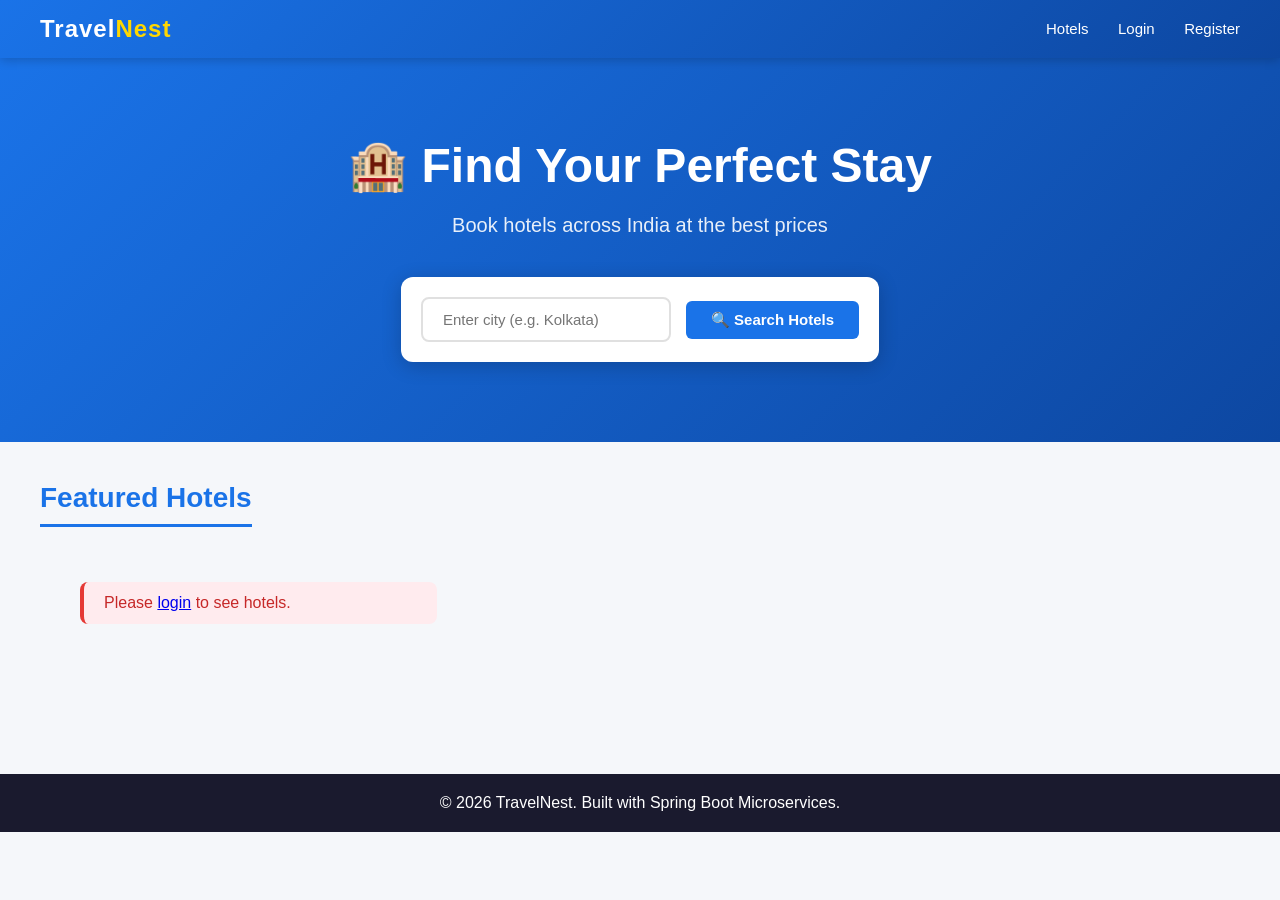
==== frontend/index.html @ d2197279 "feat:  complete TravelNest microservices project with frontend" ====
<!DOCTYPE html>
<html lang="en">
<head>
    <meta charset="UTF-8">
    <meta name="viewport" content="width=device-width, initial-scale=1.0">
    <title>TravelNest — Find Your Perfect Stay</title>
    <link rel="stylesheet" href="css/style.css">
</head>
<body>

<!-- NAVBAR -->
<nav class="navbar">
    <a href="index.html" class="logo">Travel<span>Nest</span></a>
    <div id="nav-links"></div>
</nav>

<!-- HERO SECTION -->
<section class="hero">
    <h1>🏨 Find Your Perfect Stay</h1>
    <p>Book hotels across India at the best prices</p>

    <!-- SEARCH BOX -->
    <div class="search-box">
        <input
                type="text"
                id="search-city"
                placeholder="Enter city (e.g. Kolkata)"
        />
        <button class="btn btn-primary" onclick="searchHotels()">
            🔍 Search Hotels
        </button>
    </div>
</section>

<!-- FEATURED HOTELS -->
<section class="section">
    <h2 class="section-title">Featured Hotels</h2>
    <div id="hotels-container" class="hotels-grid">
        <div class="spinner">Loading hotels...</div>
    </div>
</section>

<!-- FOOTER -->
<footer>
    <p>© 2026 TravelNest. Built with Spring Boot Microservices.</p>
</footer>

<script src="js/auth.js"></script>
<script src="js/api.js"></script>
<script>
    // Update navbar on page load
    updateNavbar();

    // Load all hotels on page load
    async function loadHotels() {
        try {
            // If not logged in → show login message
            if (!isLoggedIn()) {
                document.getElementById("hotels-container").innerHTML = `
                    <div class="alert alert-error">
                        Please <a href="login.html">login</a> to see hotels.
                    </div>
                `;
                return;
            }

            const hotels = await HotelAPI.getAllHotels();
            displayHotels(hotels);
        } catch (error) {
            document.getElementById("hotels-container").innerHTML = `
                <div class="alert alert-error">Failed to load hotels!</div>
            `;
        }
    }

    // Search hotels by city
    async function searchHotels() {
        const city = document.getElementById("search-city").value.trim();
        if (!city) {
            loadHotels();
            return;
        }

        if (!isLoggedIn()) {
            window.location.href = "login.html";
            return;
        }

        document.getElementById("hotels-container").innerHTML = `
            <div class="spinner">Searching...</div>
        `;

        try {
            const hotels = await HotelAPI.getHotelsByCity(city);
            displayHotels(hotels);
        } catch (error) {
            document.getElementById("hotels-container").innerHTML = `
                <div class="alert alert-error">Search failed!</div>
            `;
        }
    }

    // Display hotels as cards
    function displayHotels(hotels) {
        const container = document.getElementById("hotels-container");

        if (!hotels || hotels.length === 0) {
            container.innerHTML = `
                <div class="alert alert-error">No hotels found!</div>
            `;
            return;
        }

        container.innerHTML = hotels.map(hotel => `
            <div class="hotel-card"
                 onclick="window.location.href='hotel-detail.html?id=${hotel.id}'">
                <img src="${hotel.imageUrl || 'https://via.placeholder.com/300x200?text=Hotel'}"
                     alt="${hotel.name}"
                     onerror="this.src='https://via.placeholder.com/300x200?text=Hotel'">
                <div class="hotel-card-body">
                    <h3>${hotel.name}</h3>
                    <p class="city">📍 ${hotel.city}</p>
                    <p>${hotel.description}</p>
                    <p class="rating">⭐ ${hotel.rating}/5</p>
                </div>
            </div>
        `).join("");
    }

    // Load hotels when page loads
    loadHotels();
</script>

</body>
</html>
---- frontend/css/style.css ----
/* ============================================
   style.css — Global Styles for TravelNest
   ============================================ */

/* Reset & Base */
* {
    margin: 0;
    padding: 0;
    box-sizing: border-box;
}

body {
    font-family: 'Segoe UI', Tahoma, Geneva, Verdana, sans-serif;
    background-color: #f5f7fa;
    color: #333;
}

/* ─────────────────────────────────────────
   NAVBAR
───────────────────────────────────────── */
.navbar {
    background: linear-gradient(135deg, #1a73e8, #0d47a1);
    padding: 15px 40px;
    display: flex;
    justify-content: space-between;
    align-items: center;
    box-shadow: 0 2px 10px rgba(0,0,0,0.2);
    position: sticky;
    top: 0;
    z-index: 1000;
}

.navbar .logo {
    color: white;
    font-size: 24px;
    font-weight: bold;
    text-decoration: none;
    letter-spacing: 1px;
}

.navbar .logo span {
    color: #ffd700;
}

#nav-links a {
    color: white;
    text-decoration: none;
    margin-left: 25px;
    font-size: 15px;
    transition: color 0.3s;
}

#nav-links a:hover {
    color: #ffd700;
}

/* ─────────────────────────────────────────
   BUTTONS
───────────────────────────────────────── */
.btn {
    padding: 10px 25px;
    border: none;
    border-radius: 6px;
    cursor: pointer;
    font-size: 15px;
    font-weight: 600;
    transition: all 0.3s;
}

.btn-primary {
    background: #1a73e8;
    color: white;
}

.btn-primary:hover {
    background: #0d47a1;
    transform: translateY(-2px);
}

.btn-danger {
    background: #e53935;
    color: white;
}

.btn-danger:hover {
    background: #b71c1c;
}

.btn-success {
    background: #43a047;
    color: white;
}

.btn-success:hover {
    background: #2e7d32;
}

/* ─────────────────────────────────────────
   FORMS
───────────────────────────────────────── */
.form-container {
    max-width: 450px;
    margin: 60px auto;
    background: white;
    padding: 40px;
    border-radius: 12px;
    box-shadow: 0 4px 20px rgba(0,0,0,0.1);
}

.form-container h2 {
    text-align: center;
    margin-bottom: 30px;
    color: #1a73e8;
}

.form-group {
    margin-bottom: 20px;
}

.form-group label {
    display: block;
    margin-bottom: 6px;
    font-weight: 600;
    color: #555;
}

.form-group input,
.form-group select {
    width: 100%;
    padding: 12px;
    border: 2px solid #e0e0e0;
    border-radius: 8px;
    font-size: 15px;
    transition: border-color 0.3s;
    outline: none;
}

.form-group input:focus,
.form-group select:focus {
    border-color: #1a73e8;
}

/* ─────────────────────────────────────────
   HOTEL CARDS
───────────────────────────────────────── */
.hotels-grid {
    display: grid;
    grid-template-columns: repeat(auto-fill, minmax(300px, 1fr));
    gap: 25px;
    padding: 30px 40px;
}

.hotel-card {
    background: white;
    border-radius: 12px;
    overflow: hidden;
    box-shadow: 0 4px 15px rgba(0,0,0,0.1);
    transition: transform 0.3s, box-shadow 0.3s;
    cursor: pointer;
}

.hotel-card:hover {
    transform: translateY(-5px);
    box-shadow: 0 8px 25px rgba(0,0,0,0.15);
}

.hotel-card img {
    width: 100%;
    height: 200px;
    object-fit: cover;
}

.hotel-card-body {
    padding: 20px;
}

.hotel-card-body h3 {
    font-size: 18px;
    margin-bottom: 8px;
    color: #1a73e8;
}

.hotel-card-body .city {
    color: #666;
    font-size: 14px;
    margin-bottom: 10px;
}

.hotel-card-body .rating {
    color: #ffa000;
    font-weight: bold;
}

.hotel-card-body .price {
    color: #43a047;
    font-weight: bold;
    font-size: 16px;
    margin-top: 10px;
}

/* ─────────────────────────────────────────
   ROOM CARDS
───────────────────────────────────────── */
.rooms-grid {
    display: grid;
    grid-template-columns: repeat(auto-fill, minmax(280px, 1fr));
    gap: 20px;
    padding: 20px 0;
}

.room-card {
    background: white;
    border-radius: 10px;
    padding: 20px;
    box-shadow: 0 2px 10px rgba(0,0,0,0.08);
    border-left: 4px solid #1a73e8;
}

.room-card h4 {
    color: #1a73e8;
    margin-bottom: 10px;
}

.room-card .price {
    color: #43a047;
    font-size: 18px;
    font-weight: bold;
    margin: 10px 0;
}

.room-card .badge {
    display: inline-block;
    padding: 4px 10px;
    border-radius: 20px;
    font-size: 12px;
    font-weight: bold;
    margin-bottom: 10px;
}

.badge-available {
    background: #e8f5e9;
    color: #2e7d32;
}

.badge-booked {
    background: #ffebee;
    color: #c62828;
}

/* ─────────────────────────────────────────
   BOOKING CARDS
───────────────────────────────────────── */
.booking-card {
    background: white;
    border-radius: 12px;
    padding: 25px;
    margin-bottom: 20px;
    box-shadow: 0 2px 10px rgba(0,0,0,0.08);
    display: flex;
    justify-content: space-between;
    align-items: center;
}

.booking-info h3 {
    color: #1a73e8;
    margin-bottom: 8px;
}

.booking-info p {
    color: #666;
    font-size: 14px;
    margin: 4px 0;
}

.status-badge {
    padding: 6px 16px;
    border-radius: 20px;
    font-weight: bold;
    font-size: 13px;
}

.status-confirmed {
    background: #e8f5e9;
    color: #2e7d32;
}

.status-cancelled {
    background: #ffebee;
    color: #c62828;
}

.status-pending {
    background: #fff8e1;
    color: #f57f17;
}

/* ─────────────────────────────────────────
   HERO SECTION
───────────────────────────────────────── */
.hero {
    background: linear-gradient(135deg, #1a73e8, #0d47a1);
    color: white;
    text-align: center;
    padding: 80px 20px;
}

.hero h1 {
    font-size: 48px;
    margin-bottom: 20px;
}

.hero p {
    font-size: 20px;
    margin-bottom: 40px;
    opacity: 0.9;
}

.search-box {
    background: white;
    padding: 20px;
    border-radius: 12px;
    display: inline-flex;
    gap: 15px;
    align-items: center;
    box-shadow: 0 4px 20px rgba(0,0,0,0.2);
}

.search-box input {
    padding: 12px 20px;
    border: 2px solid #e0e0e0;
    border-radius: 8px;
    font-size: 15px;
    width: 250px;
    outline: none;
}

/* ─────────────────────────────────────────
   ALERTS
───────────────────────────────────────── */
.alert {
    padding: 12px 20px;
    border-radius: 8px;
    margin-bottom: 20px;
    font-weight: 500;
}

.alert-success {
    background: #e8f5e9;
    color: #2e7d32;
    border-left: 4px solid #43a047;
}

.alert-error {
    background: #ffebee;
    color: #c62828;
    border-left: 4px solid #e53935;
}

/* ─────────────────────────────────────────
   CONTAINER & SECTIONS
───────────────────────────────────────── */
.container {
    max-width: 1200px;
    margin: 0 auto;
    padding: 0 20px;
}

.section {
    padding: 40px 40px;
}

.section-title {
    font-size: 28px;
    color: #1a73e8;
    margin-bottom: 25px;
    border-bottom: 3px solid #1a73e8;
    padding-bottom: 10px;
    display: inline-block;
}

/* ─────────────────────────────────────────
   LOADING SPINNER
───────────────────────────────────────── */
.spinner {
    text-align: center;
    padding: 40px;
    font-size: 18px;
    color: #1a73e8;
}

/* ─────────────────────────────────────────
   FOOTER
───────────────────────────────────────── */
footer {
    background: #1a1a2e;
    color: white;
    text-align: center;
    padding: 20px;
    margin-top: 60px;
}
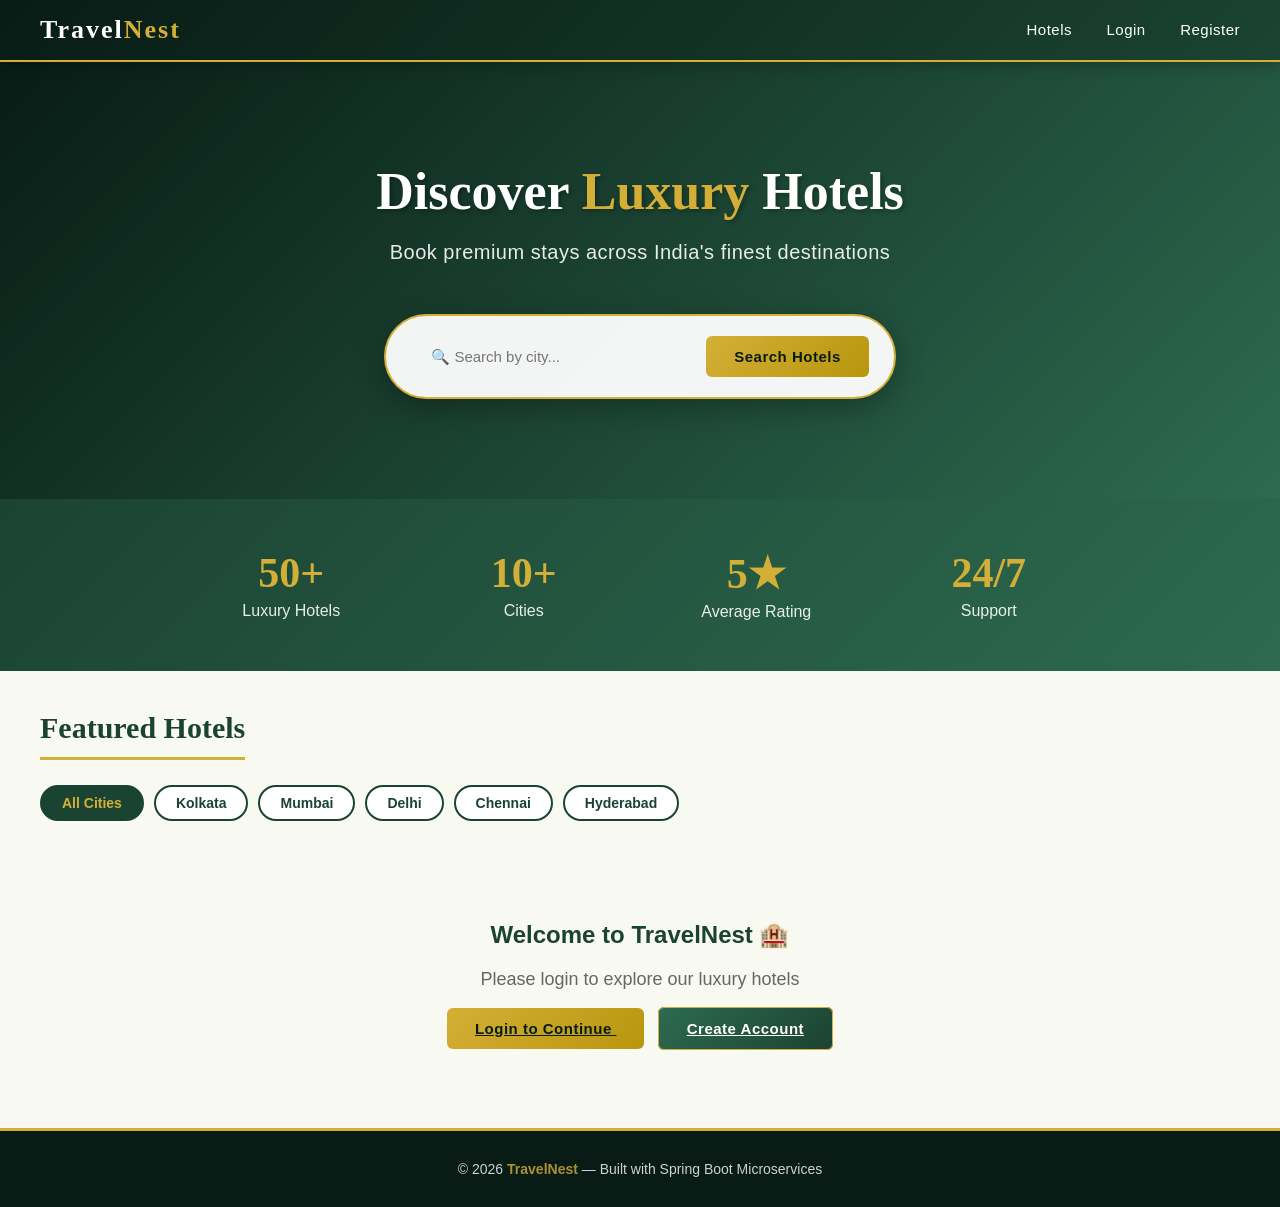
==== commit 0dfed5c1: "feat:  changes in the interfacw" ====
--- a/frontend/index.html
+++ b/frontend/index.html
@@ -3,7 +3,7 @@
 <head>
     <meta charset="UTF-8">
     <meta name="viewport" content="width=device-width, initial-scale=1.0">
-    <title>TravelNest — Find Your Perfect Stay</title>
+    <title>TravelNest — Luxury Hotel Booking</title>
     <link rel="stylesheet" href="css/style.css">
 </head>
 <body>
@@ -16,56 +16,114 @@
 
 <!-- HERO SECTION -->
 <section class="hero">
-    <h1>🏨 Find Your Perfect Stay</h1>
-    <p>Book hotels across India at the best prices</p>
-
-    <!-- SEARCH BOX -->
-    <div class="search-box">
-        <input
-                type="text"
-                id="search-city"
-                placeholder="Enter city (e.g. Kolkata)"
-        />
-        <button class="btn btn-primary" onclick="searchHotels()">
-            🔍 Search Hotels
-        </button>
+    <div class="hero-content">
+        <h1>Discover <span>Luxury</span> Hotels</h1>
+        <p>Book premium stays across India's finest destinations</p>
+
+        <div class="search-box">
+            <input
+                    type="text"
+                    id="search-city"
+                    placeholder="🔍 Search by city..."
+            />
+            <button class="btn btn-primary" onclick="searchHotels()">
+                Search Hotels
+            </button>
+        </div>
     </div>
 </section>
 
-<!-- FEATURED HOTELS -->
-<section class="section">
-    <h2 class="section-title">Featured Hotels</h2>
-    <div id="hotels-container" class="hotels-grid">
-        <div class="spinner">Loading hotels...</div>
+<!-- STATS SECTION -->
+<section class="stats-section">
+    <div class="stats-grid">
+        <div class="stat-item">
+            <h3>50+</h3>
+            <p>Luxury Hotels</p>
+        </div>
+        <div class="stat-item">
+            <h3>10+</h3>
+            <p>Cities</p>
+        </div>
+        <div class="stat-item">
+            <h3>5★</h3>
+            <p>Average Rating</p>
+        </div>
+        <div class="stat-item">
+            <h3>24/7</h3>
+            <p>Support</p>
+        </div>
     </div>
 </section>
 
+<!-- CITY FILTER TABS -->
+<div class="section" style="padding-bottom:0">
+    <h2 class="section-title">Featured Hotels</h2>
+</div>
+
+<div class="city-tabs">
+    <button class="city-tab active" onclick="filterCity('all', this)">
+        All Cities
+    </button>
+    <button class="city-tab" onclick="filterCity('Kolkata', this)">
+        Kolkata
+    </button>
+    <button class="city-tab" onclick="filterCity('Mumbai', this)">
+        Mumbai
+    </button>
+    <button class="city-tab" onclick="filterCity('Delhi', this)">
+        Delhi
+    </button>
+    <button class="city-tab" onclick="filterCity('Chennai', this)">
+        Chennai
+    </button>
+    <button class="city-tab" onclick="filterCity('Hyderabad', this)">
+        Hyderabad
+    </button>
+</div>
+
+<!-- HOTELS GRID -->
+<div id="hotels-container" class="hotels-grid">
+    <div class="spinner">✨ Loading luxury hotels...</div>
+</div>
+
 <!-- FOOTER -->
 <footer>
-    <p>© 2026 TravelNest. Built with Spring Boot Microservices.</p>
+    <p>© 2026 <span>TravelNest</span> — Built with Spring Boot Microservices</p>
 </footer>
 
 <script src="js/auth.js"></script>
 <script src="js/api.js"></script>
 <script>
-    // Update navbar on page load
     updateNavbar();
 
-    // Load all hotels on page load
+    let allHotels = [];
+
+    // Load all hotels
     async function loadHotels() {
         try {
-            // If not logged in → show login message
             if (!isLoggedIn()) {
                 document.getElementById("hotels-container").innerHTML = `
-                    <div class="alert alert-error">
-                        Please <a href="login.html">login</a> to see hotels.
+                    <div style="grid-column:1/-1; text-align:center; padding:60px">
+                        <h2 style="color:var(--primary); margin-bottom:20px">
+                            Welcome to TravelNest 🏨
+                        </h2>
+                        <p style="color:#666; margin-bottom:30px; font-size:18px">
+                            Please login to explore our luxury hotels
+                        </p>
+                        <a href="login.html" class="btn btn-primary">
+                            Login to Continue
+                        </a>
+                        &nbsp;&nbsp;
+                        <a href="register.html" class="btn btn-success">
+                            Create Account
+                        </a>
                     </div>
                 `;
                 return;
             }
 
-            const hotels = await HotelAPI.getAllHotels();
-            displayHotels(hotels);
+            allHotels = await HotelAPI.getAllHotels();
+            displayHotels(allHotels);
         } catch (error) {
             document.getElementById("hotels-container").innerHTML = `
                 <div class="alert alert-error">Failed to load hotels!</div>
@@ -73,16 +131,40 @@
         }
     }
 
+    // Filter hotels by city
+    async function filterCity(city, btn) {
+        // Update active tab
+        document.querySelectorAll('.city-tab').forEach(t =>
+            t.classList.remove('active')
+        );
+        btn.classList.add('active');
+
+        if (!isLoggedIn()) {
+            window.location.href = "login.html";
+            return;
+        }
+
+        if (city === 'all') {
+            displayHotels(allHotels);
+        } else {
+            const filtered = allHotels.filter(h =>
+                h.city.toLowerCase() === city.toLowerCase()
+            );
+            displayHotels(filtered);
+        }
+    }
+
     // Search hotels by city
     async function searchHotels() {
         const city = document.getElementById("search-city").value.trim();
-        if (!city) {
-            loadHotels();
-            return;
-        }
 
         if (!isLoggedIn()) {
             window.location.href = "login.html";
+            return;
+        }
+
+        if (!city) {
+            displayHotels(allHotels);
             return;
         }
 
@@ -106,28 +188,42 @@
 
         if (!hotels || hotels.length === 0) {
             container.innerHTML = `
-                <div class="alert alert-error">No hotels found!</div>
+                <div style="grid-column:1/-1; text-align:center; padding:40px">
+                    <p style="font-size:18px; color:#666">
+                        No hotels found in this city.
+                    </p>
+                </div>
             `;
             return;
         }
 
         container.innerHTML = hotels.map(hotel => `
             <div class="hotel-card"
-                 onclick="window.location.href='hotel-detail.html?id=${hotel.id}'">
-                <img src="${hotel.imageUrl || 'https://via.placeholder.com/300x200?text=Hotel'}"
-                     alt="${hotel.name}"
-                     onerror="this.src='https://via.placeholder.com/300x200?text=Hotel'">
+                 onclick="window.location.href=
+                 'hotel-detail.html?id=${hotel.id}'">
+                <div style="overflow:hidden; height:210px">
+                    <img src="${hotel.imageUrl ||
+                        'https://images.unsplash.com/photo-1566073771259-6a8506099945?w=800'}"
+                         alt="${hotel.name}"
+                         style="width:100%; height:210px; object-fit:cover"
+                         onerror="this.src=
+                         'https://images.unsplash.com/photo-1566073771259-6a8506099945?w=800'">
+                </div>
                 <div class="hotel-card-body">
                     <h3>${hotel.name}</h3>
                     <p class="city">📍 ${hotel.city}</p>
-                    <p>${hotel.description}</p>
-                    <p class="rating">⭐ ${hotel.rating}/5</p>
+                    <p class="description">${hotel.description}</p>
+                    <p class="rating">⭐ ${hotel.rating} / 5.0</p>
                 </div>
             </div>
         `).join("");
     }
 
-    // Load hotels when page loads
+    // Allow Enter key for search
+    document.getElementById("search-city").addEventListener("keypress", (e) => {
+        if (e.key === "Enter") searchHotels();
+    });
+
     loadHotels();
 </script>
 
--- a/frontend/css/style.css
+++ b/frontend/css/style.css
@@ -1,6 +1,23 @@
 /* ============================================
-   style.css — Global Styles for TravelNest
+   TravelNest — Dark Green & Gold Theme
    ============================================ */
+
+/* CSS Variables — Color Palette */
+:root {
+    --primary: #1B4332;        /* Dark Green */
+    --primary-light: #2D6A4F;  /* Medium Green */
+    --primary-dark: #081C15;   /* Very Dark Green */
+    --gold: #D4AF37;           /* Gold */
+    --gold-light: #F0D060;     /* Light Gold */
+    --gold-dark: #B8960C;      /* Dark Gold */
+    --white: #FFFFFF;
+    --light-bg: #F8F9F0;       /* Off White with green tint */
+    --card-bg: #FFFFFF;
+    --text-dark: #1a1a1a;
+    --text-gray: #666666;
+    --shadow: 0 4px 20px rgba(27, 67, 50, 0.15);
+    --shadow-hover: 0 8px 30px rgba(27, 67, 50, 0.25);
+}
 
 /* Reset & Base */
 * {
@@ -11,133 +28,150 @@
 
 body {
     font-family: 'Segoe UI', Tahoma, Geneva, Verdana, sans-serif;
-    background-color: #f5f7fa;
-    color: #333;
+    background-color: var(--light-bg);
+    color: var(--text-dark);
 }
 
 /* ─────────────────────────────────────────
    NAVBAR
 ───────────────────────────────────────── */
 .navbar {
-    background: linear-gradient(135deg, #1a73e8, #0d47a1);
+    background: linear-gradient(135deg, var(--primary-dark), var(--primary));
     padding: 15px 40px;
     display: flex;
     justify-content: space-between;
     align-items: center;
-    box-shadow: 0 2px 10px rgba(0,0,0,0.2);
+    box-shadow: 0 2px 15px rgba(0,0,0,0.3);
     position: sticky;
     top: 0;
     z-index: 1000;
+    border-bottom: 2px solid var(--gold);
 }
 
 .navbar .logo {
-    color: white;
-    font-size: 24px;
+    color: var(--white);
+    font-size: 26px;
     font-weight: bold;
     text-decoration: none;
-    letter-spacing: 1px;
+    letter-spacing: 2px;
+    font-family: Georgia, serif;
 }
 
 .navbar .logo span {
-    color: #ffd700;
+    color: var(--gold);
 }
 
 #nav-links a {
-    color: white;
+    color: var(--white);
     text-decoration: none;
-    margin-left: 25px;
+    margin-left: 30px;
     font-size: 15px;
     transition: color 0.3s;
+    letter-spacing: 0.5px;
 }
 
 #nav-links a:hover {
-    color: #ffd700;
+    color: var(--gold);
 }
 
 /* ─────────────────────────────────────────
    BUTTONS
 ───────────────────────────────────────── */
 .btn {
-    padding: 10px 25px;
+    padding: 12px 28px;
     border: none;
     border-radius: 6px;
     cursor: pointer;
     font-size: 15px;
     font-weight: 600;
     transition: all 0.3s;
+    letter-spacing: 0.5px;
 }
 
 .btn-primary {
-    background: #1a73e8;
-    color: white;
+    background: linear-gradient(135deg, var(--gold), var(--gold-dark));
+    color: var(--primary-dark);
+    border: none;
 }
 
 .btn-primary:hover {
-    background: #0d47a1;
+    background: linear-gradient(135deg, var(--gold-light), var(--gold));
     transform: translateY(-2px);
+    box-shadow: 0 4px 15px rgba(212, 175, 55, 0.4);
 }
 
 .btn-danger {
-    background: #e53935;
+    background: #c62828;
     color: white;
 }
 
 .btn-danger:hover {
     background: #b71c1c;
+    transform: translateY(-2px);
 }
 
 .btn-success {
-    background: #43a047;
+    background: linear-gradient(135deg, var(--primary-light), var(--primary));
     color: white;
+    border: 1px solid var(--gold);
 }
 
 .btn-success:hover {
-    background: #2e7d32;
+    background: linear-gradient(135deg, var(--primary), var(--primary-dark));
+    transform: translateY(-2px);
+    box-shadow: 0 4px 15px rgba(27, 67, 50, 0.4);
 }
 
 /* ─────────────────────────────────────────
    FORMS
 ───────────────────────────────────────── */
 .form-container {
-    max-width: 450px;
+    max-width: 460px;
     margin: 60px auto;
-    background: white;
-    padding: 40px;
-    border-radius: 12px;
-    box-shadow: 0 4px 20px rgba(0,0,0,0.1);
+    background: var(--card-bg);
+    padding: 45px;
+    border-radius: 16px;
+    box-shadow: var(--shadow);
+    border-top: 4px solid var(--gold);
 }
 
 .form-container h2 {
     text-align: center;
     margin-bottom: 30px;
-    color: #1a73e8;
+    color: var(--primary);
+    font-family: Georgia, serif;
+    font-size: 26px;
 }
 
 .form-group {
-    margin-bottom: 20px;
+    margin-bottom: 22px;
 }
 
 .form-group label {
     display: block;
-    margin-bottom: 6px;
+    margin-bottom: 8px;
     font-weight: 600;
-    color: #555;
+    color: var(--primary);
+    font-size: 14px;
+    letter-spacing: 0.5px;
 }
 
 .form-group input,
 .form-group select {
     width: 100%;
-    padding: 12px;
+    padding: 13px 15px;
     border: 2px solid #e0e0e0;
     border-radius: 8px;
     font-size: 15px;
     transition: border-color 0.3s;
     outline: none;
+    background: #fafafa;
 }
 
 .form-group input:focus,
 .form-group select:focus {
-    border-color: #1a73e8;
+    border-color: var(--gold);
+    background: white;
 }
 
 /* ─────────────────────────────────────────
@@ -151,51 +185,61 @@
 }
 
 .hotel-card {
-    background: white;
-    border-radius: 12px;
+    background: var(--card-bg);
+    border-radius: 14px;
     overflow: hidden;
-    box-shadow: 0 4px 15px rgba(0,0,0,0.1);
+    box-shadow: var(--shadow);
     transition: transform 0.3s, box-shadow 0.3s;
     cursor: pointer;
+    border: 1px solid rgba(212, 175, 55, 0.2);
 }
 
 .hotel-card:hover {
-    transform: translateY(-5px);
-    box-shadow: 0 8px 25px rgba(0,0,0,0.15);
+    transform: translateY(-6px);
+    box-shadow: var(--shadow-hover);
+    border-color: var(--gold);
 }
 
 .hotel-card img {
     width: 100%;
-    height: 200px;
+    height: 210px;
     object-fit: cover;
+    transition: transform 0.3s;
+}
+
+.hotel-card:hover img {
+    transform: scale(1.05);
 }
 
 .hotel-card-body {
     padding: 20px;
+    border-top: 2px solid var(--gold);
 }
 
 .hotel-card-body h3 {
     font-size: 18px;
     margin-bottom: 8px;
-    color: #1a73e8;
+    color: var(--primary);
+    font-family: Georgia, serif;
 }
 
 .hotel-card-body .city {
-    color: #666;
+    color: var(--text-gray);
     font-size: 14px;
+    margin-bottom: 8px;
+}
+
+.hotel-card-body .description {
+    color: var(--text-gray);
+    font-size: 13px;
     margin-bottom: 10px;
+    line-height: 1.5;
 }
 
 .hotel-card-body .rating {
-    color: #ffa000;
+    color: var(--gold-dark);
     font-weight: bold;
-}
-
-.hotel-card-body .price {
-    color: #43a047;
-    font-weight: bold;
-    font-size: 16px;
-    margin-top: 10px;
+    font-size: 15px;
 }
 
 /* ─────────────────────────────────────────
@@ -209,151 +253,198 @@
 }
 
 .room-card {
-    background: white;
-    border-radius: 10px;
-    padding: 20px;
-    box-shadow: 0 2px 10px rgba(0,0,0,0.08);
-    border-left: 4px solid #1a73e8;
+    background: var(--card-bg);
+    border-radius: 12px;
+    padding: 22px;
+    box-shadow: var(--shadow);
+    border-left: 4px solid var(--gold);
+    transition: transform 0.3s;
+}
+
+.room-card:hover {
+    transform: translateY(-3px);
 }
 
 .room-card h4 {
-    color: #1a73e8;
+    color: var(--primary);
     margin-bottom: 10px;
+    font-size: 18px;
+    font-family: Georgia, serif;
 }
 
 .room-card .price {
-    color: #43a047;
-    font-size: 18px;
+    color: var(--gold-dark);
+    font-size: 20px;
     font-weight: bold;
-    margin: 10px 0;
+    margin: 12px 0;
 }
 
 .room-card .badge {
     display: inline-block;
-    padding: 4px 10px;
+    padding: 4px 12px;
     border-radius: 20px;
     font-size: 12px;
     font-weight: bold;
-    margin-bottom: 10px;
+    margin-bottom: 12px;
 }
 
 .badge-available {
-    background: #e8f5e9;
-    color: #2e7d32;
+    background: #E8F5E9;
+    color: #2E7D32;
 }
 
 .badge-booked {
-    background: #ffebee;
-    color: #c62828;
+    background: #FFEBEE;
+    color: #C62828;
 }
 
 /* ─────────────────────────────────────────
    BOOKING CARDS
 ───────────────────────────────────────── */
 .booking-card {
-    background: white;
-    border-radius: 12px;
-    padding: 25px;
+    background: var(--card-bg);
+    border-radius: 14px;
+    padding: 25px 30px;
     margin-bottom: 20px;
-    box-shadow: 0 2px 10px rgba(0,0,0,0.08);
+    box-shadow: var(--shadow);
     display: flex;
     justify-content: space-between;
     align-items: center;
+    border-left: 4px solid var(--gold);
+    transition: transform 0.2s;
+}
+
+.booking-card:hover {
+    transform: translateY(-2px);
 }
 
 .booking-info h3 {
-    color: #1a73e8;
-    margin-bottom: 8px;
+    color: var(--primary);
+    margin-bottom: 10px;
+    font-family: Georgia, serif;
+    font-size: 20px;
 }
 
 .booking-info p {
-    color: #666;
+    color: var(--text-gray);
     font-size: 14px;
-    margin: 4px 0;
+    margin: 5px 0;
 }
 
 .status-badge {
-    padding: 6px 16px;
+    padding: 8px 18px;
     border-radius: 20px;
     font-weight: bold;
     font-size: 13px;
+    letter-spacing: 0.5px;
 }
 
 .status-confirmed {
-    background: #e8f5e9;
-    color: #2e7d32;
+    background: #E8F5E9;
+    color: #2E7D32;
+    border: 1px solid #A5D6A7;
 }
 
 .status-cancelled {
-    background: #ffebee;
-    color: #c62828;
+    background: #FFEBEE;
+    color: #C62828;
+    border: 1px solid #FFCDD2;
 }
 
 .status-pending {
-    background: #fff8e1;
-    color: #f57f17;
+    background: #FFF8E1;
+    color: #F57F17;
+    border: 1px solid #FFE082;
 }
 
 /* ─────────────────────────────────────────
    HERO SECTION
 ───────────────────────────────────────── */
 .hero {
-    background: linear-gradient(135deg, #1a73e8, #0d47a1);
+    background: linear-gradient(135deg, var(--primary-dark) 0%,
+                var(--primary) 50%, var(--primary-light) 100%);
     color: white;
     text-align: center;
-    padding: 80px 20px;
+    padding: 100px 20px;
+    position: relative;
+    overflow: hidden;
+}
+
+.hero::before {
+    content: '';
+    position: absolute;
+    top: 0; left: 0;
+    right: 0; bottom: 0;
+    background: url('https://images.unsplash.com/photo-1542314831-068cd1dbfeeb?w=1200')
+                center/cover;
+    opacity: 0.15;
+}
+
+.hero-content {
+    position: relative;
+    z-index: 1;
 }
 
 .hero h1 {
-    font-size: 48px;
+    font-size: 52px;
     margin-bottom: 20px;
+    font-family: Georgia, serif;
+    text-shadow: 2px 2px 4px rgba(0,0,0,0.3);
+}
+
+.hero h1 span {
+    color: var(--gold);
 }
 
 .hero p {
     font-size: 20px;
-    margin-bottom: 40px;
+    margin-bottom: 50px;
     opacity: 0.9;
+    letter-spacing: 0.5px;
 }
 
 .search-box {
-    background: white;
-    padding: 20px;
-    border-radius: 12px;
+    background: rgba(255,255,255,0.95);
+    padding: 20px 25px;
+    border-radius: 50px;
     display: inline-flex;
     gap: 15px;
     align-items: center;
-    box-shadow: 0 4px 20px rgba(0,0,0,0.2);
+    box-shadow: 0 8px 30px rgba(0,0,0,0.3);
+    border: 2px solid var(--gold);
 }
 
 .search-box input {
     padding: 12px 20px;
-    border: 2px solid #e0e0e0;
-    border-radius: 8px;
+    border: none;
+    border-radius: 30px;
     font-size: 15px;
-    width: 250px;
+    width: 280px;
     outline: none;
+    color: var(--primary-dark);
+    background: transparent;
 }
 
 /* ─────────────────────────────────────────
    ALERTS
 ───────────────────────────────────────── */
 .alert {
-    padding: 12px 20px;
+    padding: 14px 20px;
     border-radius: 8px;
     margin-bottom: 20px;
     font-weight: 500;
 }
 
 .alert-success {
-    background: #e8f5e9;
-    color: #2e7d32;
-    border-left: 4px solid #43a047;
+    background: #E8F5E9;
+    color: #2E7D32;
+    border-left: 4px solid var(--primary);
 }
 
 .alert-error {
-    background: #ffebee;
-    color: #c62828;
-    border-left: 4px solid #e53935;
+    background: #FFEBEE;
+    color: #C62828;
+    border-left: 4px solid #E53935;
 }
 
 /* ─────────────────────────────────────────
@@ -370,11 +461,12 @@
 }
 
 .section-title {
-    font-size: 28px;
-    color: #1a73e8;
+    font-size: 30px;
+    color: var(--primary);
     margin-bottom: 25px;
-    border-bottom: 3px solid #1a73e8;
-    padding-bottom: 10px;
+    font-family: Georgia, serif;
+    border-bottom: 3px solid var(--gold);
+    padding-bottom: 12px;
     display: inline-block;
 }
 
@@ -385,16 +477,106 @@
     text-align: center;
     padding: 40px;
     font-size: 18px;
-    color: #1a73e8;
+    color: var(--primary);
+}
+
+/* ─────────────────────────────────────────
+   CITY FILTER TABS
+───────────────────────────────────────── */
+.city-tabs {
+    display: flex;
+    gap: 10px;
+    flex-wrap: wrap;
+    padding: 0 40px;
+    margin-bottom: 10px;
+}
+
+.city-tab {
+    padding: 8px 20px;
+    border-radius: 25px;
+    border: 2px solid var(--primary);
+    background: white;
+    color: var(--primary);
+    cursor: pointer;
+    font-weight: 600;
+    font-size: 14px;
+    transition: all 0.3s;
+}
+
+.city-tab:hover,
+.city-tab.active {
+    background: var(--primary);
+    color: var(--gold);
+    border-color: var(--primary);
+}
+
+/* ─────────────────────────────────────────
+   STATS SECTION
+───────────────────────────────────────── */
+.stats-section {
+    background: linear-gradient(135deg, var(--primary), var(--primary-light));
+    padding: 50px 40px;
+    text-align: center;
+    color: white;
+}
+
+.stats-grid {
+    display: grid;
+    grid-template-columns: repeat(4, 1fr);
+    gap: 30px;
+    max-width: 900px;
+    margin: 0 auto;
+}
+
+.stat-item h3 {
+    font-size: 42px;
+    color: var(--gold);
+    font-family: Georgia, serif;
+}
+
+.stat-item p {
+    font-size: 16px;
+    opacity: 0.9;
+    margin-top: 5px;
 }
 
 /* ─────────────────────────────────────────
    FOOTER
 ───────────────────────────────────────── */
 footer {
-    background: #1a1a2e;
+    background: var(--primary-dark);
     color: white;
     text-align: center;
-    padding: 20px;
-    margin-top: 60px;
+    padding: 30px;
+    border-top: 3px solid var(--gold);
+}
+
+footer p {
+    opacity: 0.8;
+    font-size: 14px;
+}
+
+footer span {
+    color: var(--gold);
+    font-weight: bold;
+}
+
+/* ─────────────────────────────────────────
+   SCROLLBAR
+───────────────────────────────────────── */
+::-webkit-scrollbar {
+    width: 8px;
+}
+
+::-webkit-scrollbar-track {
+    background: var(--light-bg);
+}
+
+::-webkit-scrollbar-thumb {
+    background: var(--primary);
+    border-radius: 4px;
+}
+
+::-webkit-scrollbar-thumb:hover {
+    background: var(--gold-dark);
 }
